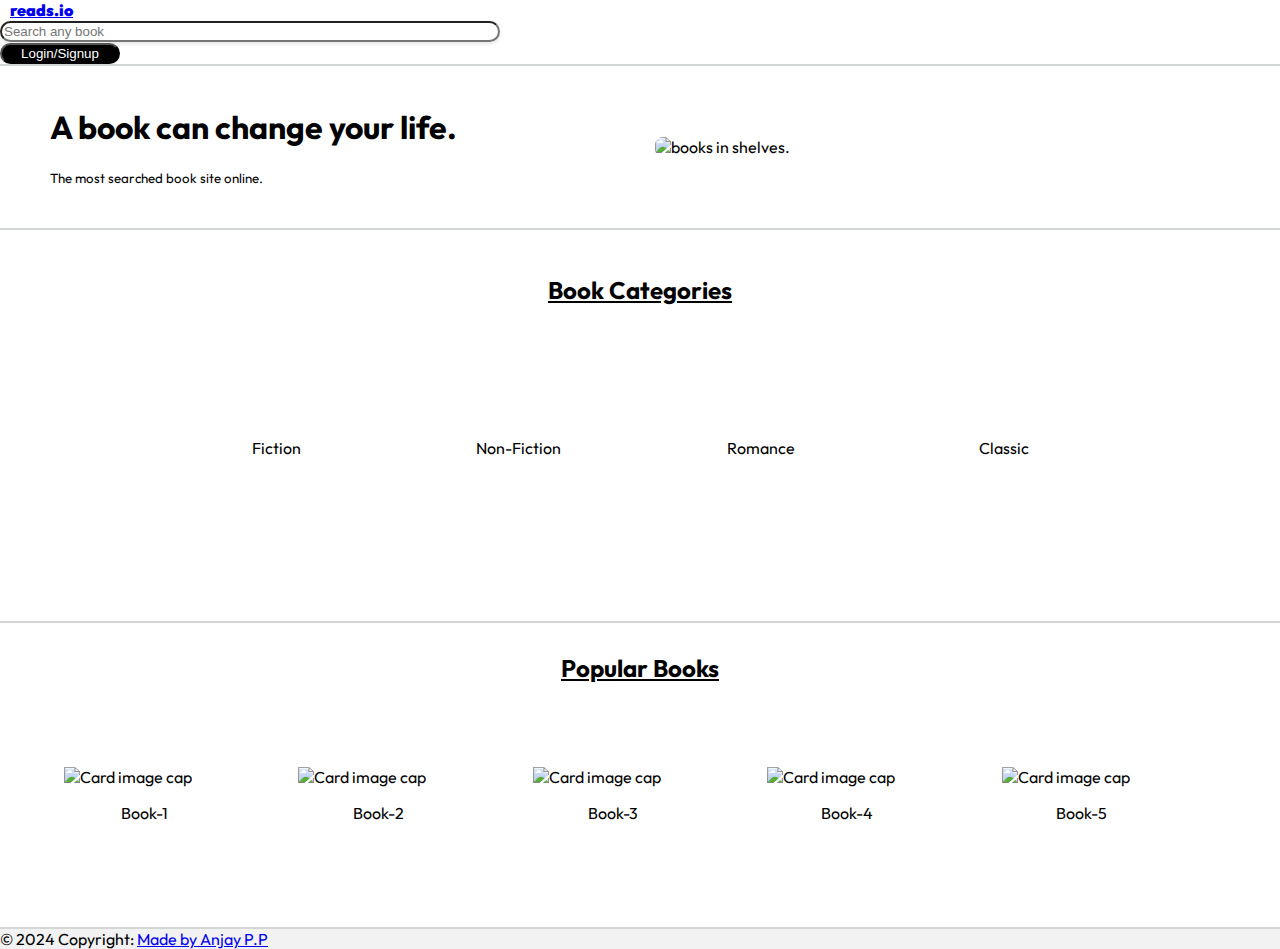
==== index.html @ 5022d2b3 "Created the homepage for the library website v1" ====
<!DOCTYPE html>
<html lang="en">
<head>
    <meta charset="UTF-8">
    <meta name="viewport" content="width=device-width, initial-scale=1.0">
    <link rel="stylesheet" href="/styles/bootstrap.min.css">
    <link rel="stylesheet" href="/styles/index.css">
    <title>Home Page</title>
</head>
<body>
    <!-- Navbar -->
    <nav class="navbar navbar-expand-lg navbar-light bg-light">
        <div class="container-fluid">
            <a class="navbar-brand" href="#">reads.io</a>
            <form class="d-flex w-100" role="search">
                <input class="form-control me-2" type="search" placeholder="Search any book" aria-label="Search">
            </form>
            <a href="/pages/login.html" target="_blank">
                <button class="btn btn-outline-success" type="button">Login/Signup</button>
            </a>
        </div>
    </nav>

    <!-- Section 1 -->
    <section class="sec-1">
        <div id="head" class="d-flex align-items-center">
            <div class="headtxt">
                <h1>A book can change your life.</h1>
                <h5>The most searched book site online.</h5>
            </div>
            <div class="headimg">
                <img src="/images/mainimg.jpg" alt="books in shelves.">
            </div>
        </div>
    </section>

    <!-- Book Categories (Section-2) -->
    <section class="sec-2">
        <div class="categories">
            <h2><u>Book Categories</u></h2>
            <div class="category-container">
                <div class="card">
                    <div class="card-body">
                      Fiction
                    </div>
                </div>
                <div class="card">
                    <div class="card-body">
                      Non-Fiction
                    </div>
                </div>
                <div class="card">
                    <div class="card-body">
                      Romance
                    </div>
                </div>
                <div class="card">
                    <div class="card-body">
                      Classic
                    </div>
                </div>
            </div>
        </div>
    </section>

    <!-- Section-3 -->
    <section class="sec-3">
        <h2><u>Popular Books</u></h2>
        <div class="popular-section">
            <div class="card" style="width: 18rem;">
                <img class="card-img-top" src="/images/temp.img" alt="Card image cap">
                <div class="card-body">
                  <p class="card-text">Book-1</p>
                </div>
            </div>
            <div class="card" style="width: 18rem;">
                <img class="card-img-top" src="/images/temp.img" alt="Card image cap">
                <div class="card-body">
                  <p class="card-text">Book-2</p>
                </div>
            </div>
            <div class="card" style="width: 18rem;">
                <img class="card-img-top" src="/images/temp.img" alt="Card image cap">
                <div class="card-body">
                  <p class="card-text">Book-3</p>
                </div>
            </div>
            <div class="card" style="width: 18rem;">
                <img class="card-img-top" src="/images/temp.img" alt="Card image cap">
                <div class="card-body">
                  <p class="card-text">Book-4</p>
                </div>
            </div>
            <div class="card" style="width: 18rem;">
                <img class="card-img-top" src="/images/temp.img" alt="Card image cap">
                <div class="card-body">
                  <p class="card-text">Book-5</p>
                </div>
            </div>
        </div>
    </section>

    <!-- Footer -->
    <footer class="bg-body-tertiary text-center text-lg-start">
        <div class="text-center p-3" style="background-color: rgba(0, 0, 0, 0.05);">
          © 2024 Copyright:
          <a class="text-body" href="#">Made by Anjay P.P</a>
        </div>
    </footer>
</body>
</html>
---- styles/index.css ----
@import url('https://fonts.googleapis.com/css2?family=Outfit:wght@100..900&display=swap');

:root {
    --white: #ffffff;
    --black: #000000;
    --gray: #d2d7d3;
    --blue: #007bff;
    --orange: #ff7f00;
    --yellow: #ffff00;
    --font: "Outfit", sans-serif;
}

body {
    margin: 0;
    padding: 0;
    font-family: var(--font);
    animation: animate-fade 1s ease-in-out 0.7s backwards;
}

@keyframes animate-fade {
    0% { opacity: 0; }
    100% { opacity: 1; }
}

/* Navbar */
.navbar {
    border-bottom: 2px solid var(--gray);
}

.navbar-brand {
    font-family: var(--font);
    font-weight: 900;
    font-style: normal;
    padding-left: 10px;
}

.form-control {
    width: 100%;
    max-width: 500px;
    border-radius: 60px;
    box-shadow: 0 2px 4px rgba(0, 0, 0, 0.1);
}

.btn {
    width: 100%;
    max-width: 120px;
    border-radius: 60px;
    color: var(--white);
    background-color: var(--black);
}

/* Main Section */
main {
    object-fit: contain;
}

/* Section 1 (Head Section) */
#head {
    display: flex;
    flex-wrap: nowrap; 
    align-items: center;
    justify-content: space-between; 
    padding: 10px; /* Reduced padding */
    gap: 10px; /* Reduced gap between text and image */
    width: 100%; /* Allow the section to take up the full width */
    max-width: 1200px; /* Increase max-width to make the section wider */
    margin: 0 auto; /* Center the section horizontally */
}
.sec-1{
    border-bottom: 2px solid var(--gray);
}

.headtxt {
    flex: 1;
    padding: 10px;
    padding-left: 10px;
}

.headtxt h1 {
    font-size: 900; 
    margin-bottom: 10px;
}

.headtxt h5{
    font-weight: 400; 
}

.headimg {
    flex: 1;
}

.headimg img {
    max-width: 100%;
    max-height: 60%;
    border-radius: 8px;
    margin-right: 10px;
}



/* Section-2 (Categories Section) */
.sec-2 {
    border-bottom: 2px solid var(--gray);
}

.categories {
    padding: 25px;
}

.categories h2 {
    text-align: center;
    padding-bottom: 15px;
}

.category-container {
    display: flex;
    flex-direction: row;
    justify-content: space-evenly;
    padding: 8%;
    gap: 10px;
}
.category-container .card{
    height:max-content;
    width: max-content;
}

/* Section-3 (Popular Book Section) */
.sec-3 {
    border-bottom: 2px solid var(--gray);
}

.sec-3 h2 {
    text-align: center;
    margin-top: 30px;
}

.popular-section {
    display: flex;
    padding: 5%;
    gap: 20px;
}

.card-body {
    height: 60px;
    width: 160px;
    text-align: center;
}

/* Media query to stack divs vertically when screen width is less than 600px */
@media (max-width: 600px) {
    #head {
        flex-direction: column;
    }
}
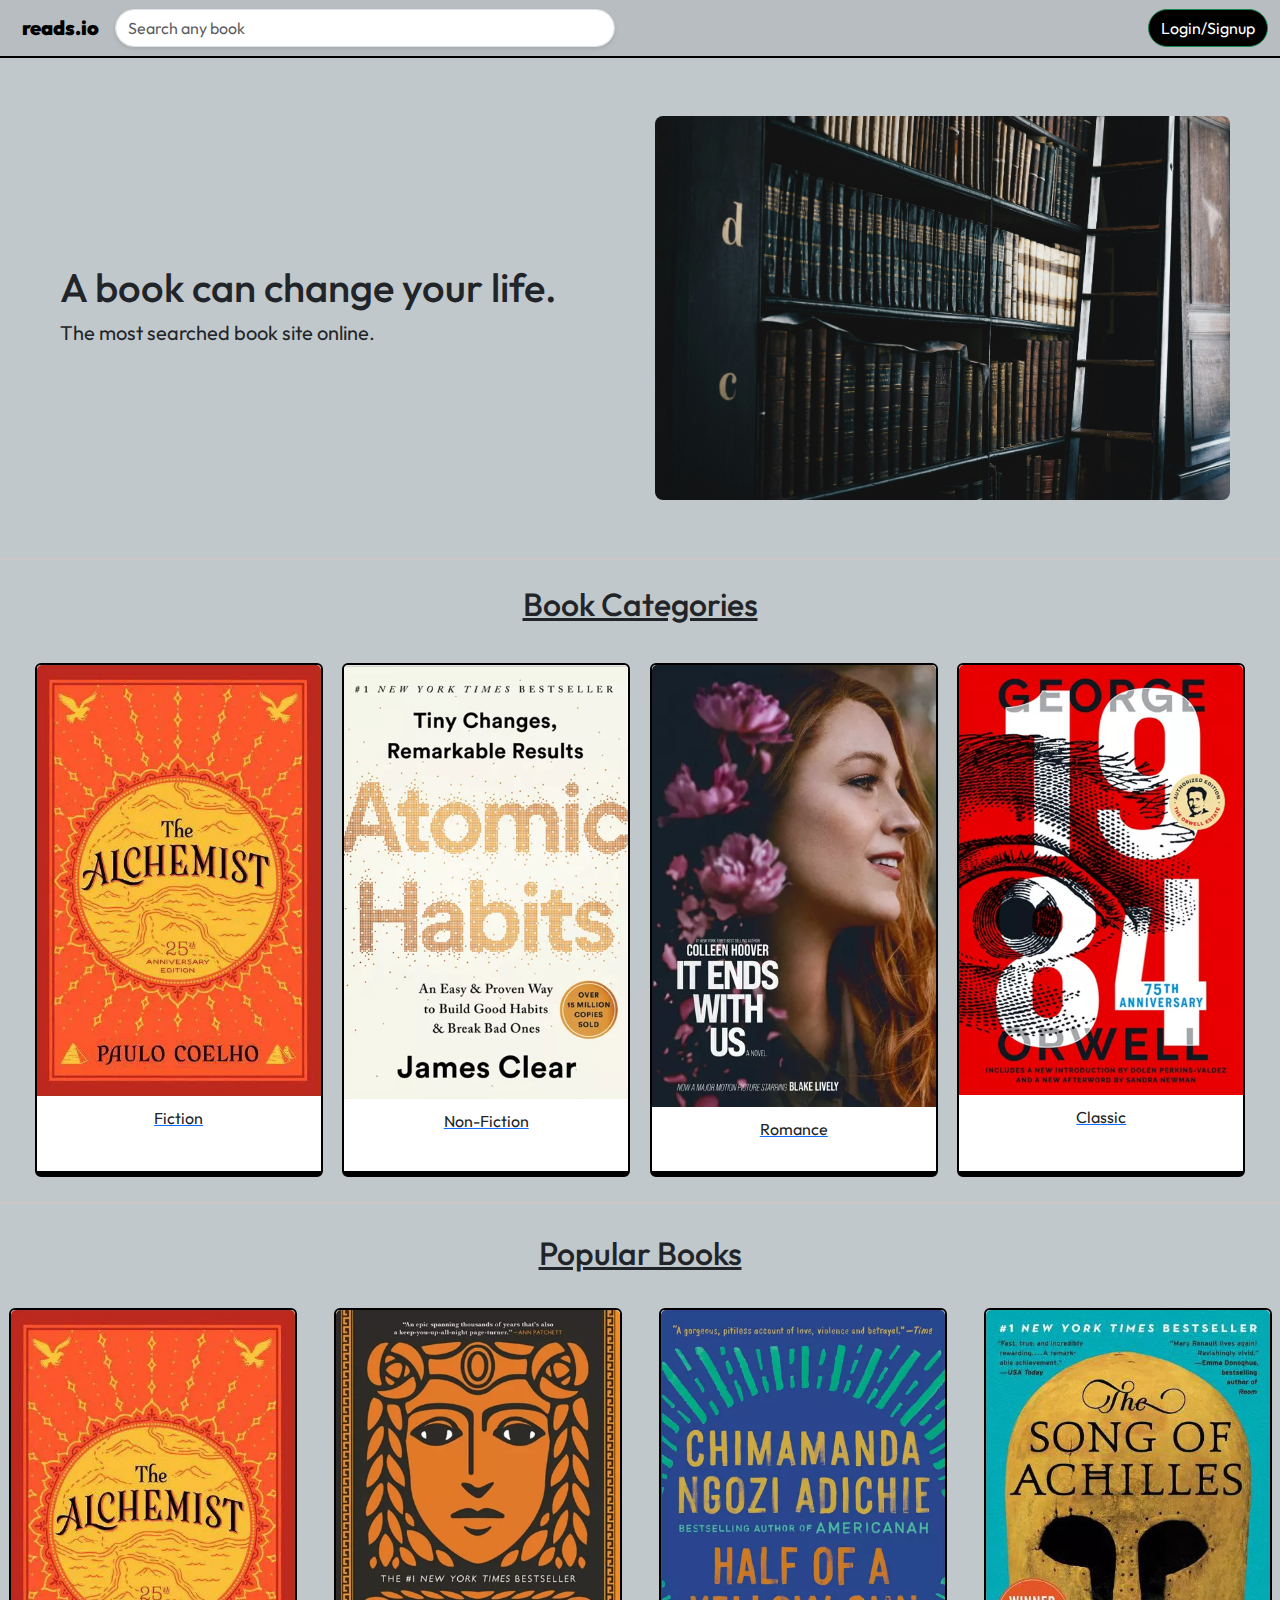
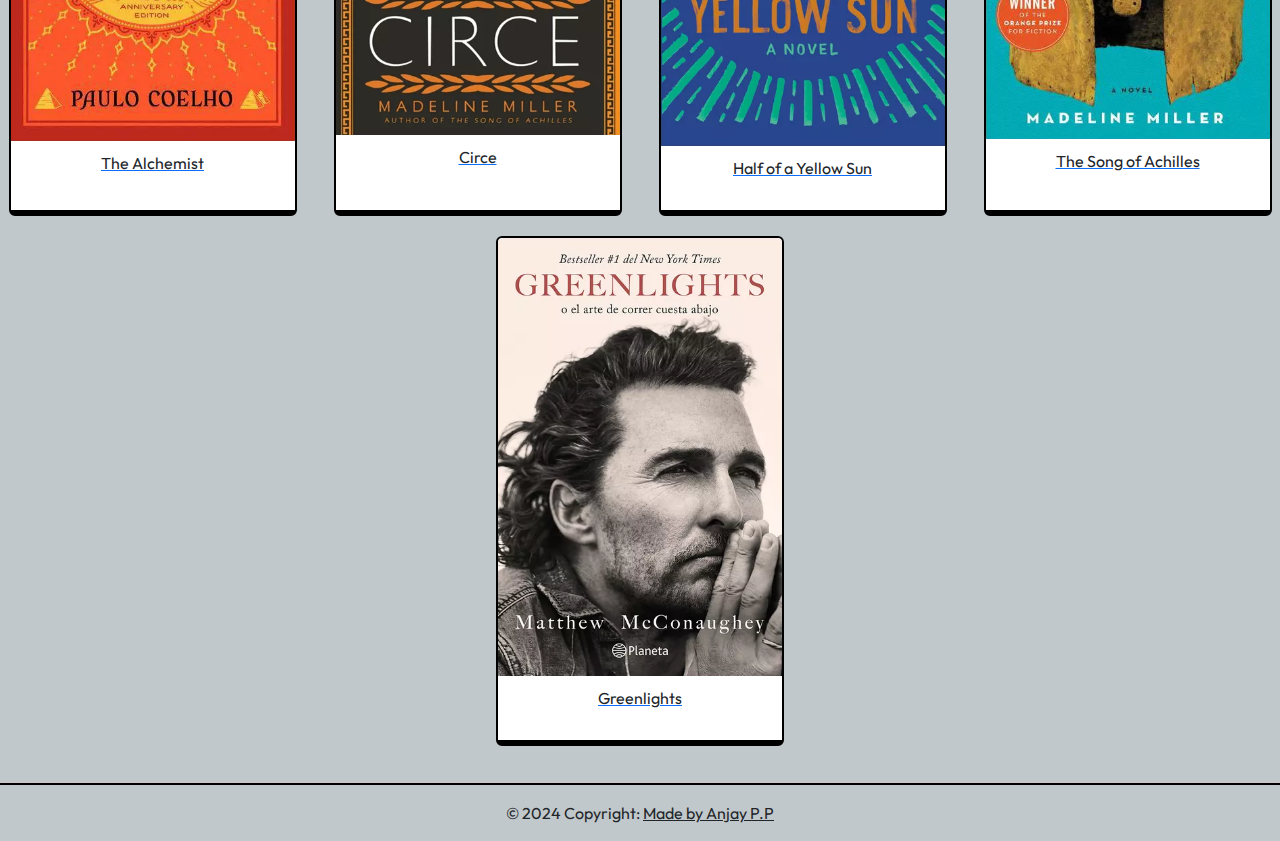
==== commit a24ee80e: "feat: finalize code for library-website with login,signup,homepage,one category page and 5 individua" ====
--- a/index.html
+++ b/index.html
@@ -9,7 +9,7 @@
 </head>
 <body>
     <!-- Navbar -->
-    <nav class="navbar navbar-expand-lg navbar-light bg-light">
+    <nav class="navbar navbar-expand-lg navbar-light">
         <div class="container-fluid">
             <a class="navbar-brand" href="#">reads.io</a>
             <form class="d-flex w-100" role="search">
@@ -39,27 +39,39 @@
         <div class="categories">
             <h2><u>Book Categories</u></h2>
             <div class="category-container">
-                <div class="card">
+                <a href="/pages/bookdisplay.html">
+                <div class="card" style="width: 18rem;">
+                    <img src="/images/books/the alchemist.png" class="card-img-top" alt="...">
                     <div class="card-body">
-                      Fiction
+                      <p class="card-text">Fiction</p>
                     </div>
-                </div>
-                <div class="card">
+                  </div>
+                </a>
+                <a href="#">
+                  <div class="card" style="width: 18rem;">
+                    <img src="/images/books/atomic habits.png" class="card-img-top" alt="...">
                     <div class="card-body">
-                      Non-Fiction
+                      <p class="card-text">Non-Fiction</p>
                     </div>
-                </div>
-                <div class="card">
+                  </div>
+                </a>
+                <a href="#">
+                  <div class="card" style="width: 18rem;">
+                    <img src="/images/books/itendswithus.png" class="card-img-top" alt="...">
                     <div class="card-body">
-                      Romance
+                      <p class="card-text">Romance</p>
                     </div>
-                </div>
-                <div class="card">
+                  </div>
+                </a>
+                <a href="#">
+                  <div class="card animate pop delay-3" style="width: 18rem;">
+                    <img src="/images/books/1984.png" class="card-img-top" alt="...">
                     <div class="card-body">
-                      Classic
+                      <p class="card-text">Classic</p>
                     </div>
-                </div>
-            </div>
+                  </div>
+                </a>
+
         </div>
     </section>
 
@@ -67,42 +79,62 @@
     <section class="sec-3">
         <h2><u>Popular Books</u></h2>
         <div class="popular-section">
-            <div class="card" style="width: 18rem;">
-                <img class="card-img-top" src="/images/temp.img" alt="Card image cap">
-                <div class="card-body">
-                  <p class="card-text">Book-1</p>
+            <!-- The Alchemist -->
+            <a href="/pages/books/The Alchemist.html">
+                <div class="card" style="width: 18rem;">
+                    <img class="card-img-top" src="/images/books/the alchemist.png" alt="Card image cap">
+                    <div class="card-body">
+                        <p class="card-text">The Alchemist</p>
+                    </div>
                 </div>
-            </div>
-            <div class="card" style="width: 18rem;">
-                <img class="card-img-top" src="/images/temp.img" alt="Card image cap">
-                <div class="card-body">
-                  <p class="card-text">Book-2</p>
+            </a>
+    
+            <!-- Circe -->
+            <a href="/pages/books/Circa.html">
+                <div class="card" style="width: 18rem;">
+                    <img class="card-img-top" src="/images/books/circe.png" alt="Card image cap">
+                    <div class="card-body">
+                        <p class="card-text">Circe</p>
+                    </div>
                 </div>
-            </div>
-            <div class="card" style="width: 18rem;">
-                <img class="card-img-top" src="/images/temp.img" alt="Card image cap">
-                <div class="card-body">
-                  <p class="card-text">Book-3</p>
+            </a>
+    
+            <!-- Half of a Yellow Sun -->
+            <a href="/pages/books/Half of the Yellow Sun.html">
+                <div class="card" style="width: 18rem;">
+                    <img class="card-img-top" src="/images/books/half of a yellow sun.png" alt="Card image cap">
+                    <div class="card-body">
+                        <p class="card-text">Half of a Yellow Sun</p>
+                    </div>
                 </div>
-            </div>
-            <div class="card" style="width: 18rem;">
-                <img class="card-img-top" src="/images/temp.img" alt="Card image cap">
-                <div class="card-body">
-                  <p class="card-text">Book-4</p>
+            </a>
+    
+            <!-- The Song of Achilles -->
+            <a href="/pages/books/The Song of Achilles.html">
+                <div class="card" style="width: 18rem;">
+                    <img class="card-img-top" src="/images/books/songofachilles.png" alt="Card image cap">
+                    <div class="card-body">
+                        <p class="card-text">The Song of Achilles</p>
+                    </div>
                 </div>
-            </div>
-            <div class="card" style="width: 18rem;">
-                <img class="card-img-top" src="/images/temp.img" alt="Card image cap">
-                <div class="card-body">
-                  <p class="card-text">Book-5</p>
+            </a>
+    
+            <!-- Greenlights -->
+            <a href="/pages/books/Greenlights.html">
+                <div class="card" style="width: 18rem;">
+                    <img class="card-img-top" src="/images/books/greenlights.png" alt="Card image cap">
+                    <div class="card-body">
+                        <p class="card-text">Greenlights</p>
+                    </div>
                 </div>
-            </div>
+            </a>
         </div>
     </section>
+    
 
     <!-- Footer -->
-    <footer class="bg-body-tertiary text-center text-lg-start">
-        <div class="text-center p-3" style="background-color: rgba(0, 0, 0, 0.05);">
+    <footer class="footer text-center text-lg-start">
+        <div class="text-center p-3" style="background-color: #c1c8cb;;">
           © 2024 Copyright:
           <a class="text-body" href="#">Made by Anjay P.P</a>
         </div>
--- a/styles/index.css
+++ b/styles/index.css
@@ -3,7 +3,7 @@
 :root {
     --white: #ffffff;
     --black: #000000;
-    --gray: #d2d7d3;
+    --gray: #c9c8c7;
     --blue: #007bff;
     --orange: #ff7f00;
     --yellow: #ffff00;
@@ -15,6 +15,7 @@
     padding: 0;
     font-family: var(--font);
     animation: animate-fade 1s ease-in-out 0.7s backwards;
+    background-color: #c1c8cb;
 }
 
 @keyframes animate-fade {
@@ -24,7 +25,8 @@
 
 /* Navbar */
 .navbar {
-    border-bottom: 2px solid var(--gray);
+    background-color: rgba(0, 0, 0, 0.05); /* Fixed background color syntax */
+    border-bottom: 2px solid black;
 }
 
 .navbar-brand {
@@ -60,13 +62,14 @@
     flex-wrap: nowrap; 
     align-items: center;
     justify-content: space-between; 
-    padding: 10px; /* Reduced padding */
-    gap: 10px; /* Reduced gap between text and image */
-    width: 100%; /* Allow the section to take up the full width */
-    max-width: 1200px; /* Increase max-width to make the section wider */
-    margin: 0 auto; /* Center the section horizontally */
-}
-.sec-1{
+    padding: 10px;
+    gap: 10px;
+    width: 100%; 
+    max-width: 1200px;
+    height: 500px;
+    margin: 0 auto;
+}
+.sec-1 {
     border-bottom: 2px solid var(--gray);
 }
 
@@ -81,7 +84,7 @@
     margin-bottom: 10px;
 }
 
-.headtxt h5{
+.headtxt h5 {
     font-weight: 400; 
 }
 
@@ -91,11 +94,11 @@
 
 .headimg img {
     max-width: 100%;
-    max-height: 60%;
+    max-height: 100%; 
     border-radius: 8px;
     margin-right: 10px;
-}
-
+    object-fit: cover;
+}
 
 
 /* Section-2 (Categories Section) */
@@ -116,17 +119,27 @@
     display: flex;
     flex-direction: row;
     justify-content: space-evenly;
-    padding: 8%;
-    gap: 10px;
-}
-.category-container .card{
-    height:max-content;
-    width: max-content;
-}
-
+    flex-wrap: wrap; 
+    gap: 10px; 
+    margin-top: 25px;
+}
+  
+.animate {
+    animation-duration: 0.5s;
+    animation-name: animate-fade;
+    animation-delay: 0.5s;
+    animation-fill-mode: backwards;
+}
+      
+@keyframes animate-fade {
+    0% { opacity: 0; }
+    100% { opacity: 1; }
+}
+      
 /* Section-3 (Popular Book Section) */
 .sec-3 {
     border-bottom: 2px solid var(--gray);
+    text-align: center;
 }
 
 .sec-3 h2 {
@@ -136,14 +149,60 @@
 
 .popular-section {
     display: flex;
-    padding: 5%;
-    gap: 20px;
-}
-
+    justify-content: space-around;
+    flex-wrap: wrap;
+    margin-top: 35px;
+    margin-bottom: 35px;
+    gap: 20px; 
+}
+
+/* Hover effect for cards */
+.popular-section .card, .category-container .card {
+    transition: transform 0.3s ease, box-shadow 0.3s ease; /* Smooth transition for scaling and shadow */
+}
+
+.popular-section .card:hover, .category-container .card:hover {
+    transform: scale(1.05); 
+    box-shadow: 0 8px 16px rgba(0, 0, 0, 0.3); 
+}
+
+.popular-section .card:hover .card-img-top, .category-container .card:hover .card-img-top {
+    filter: brightness(0.8); 
+}
+
+/* Consistent styling for cards */
+.card {
+    width: 18rem; /* Fixed width for cards */
+    box-sizing: border-box; /* Ensures padding and borders are included in the width */
+    margin-bottom: 20px; /* Spacing between cards */
+    border-width: 2px 2px 6px 2px; /* top right bottom left */
+    border-style: solid;
+    border-color: black;
+    height: 100%; /* Ensures all cards have the same height */
+}
+
+
+/* Ensure card images fill the card properly */
+.card img {
+    width: 100%;
+    height: auto; 
+}
+
+/* Adjust padding for card body to maintain alignment */
 .card-body {
-    height: 60px;
-    width: 160px;
-    text-align: center;
+    padding: 10px;
+    text-align: center;
+}
+
+/* Ensure text does not overflow in card body */
+.card-body p {
+    white-space: nowrap; 
+    overflow: hidden;
+    text-overflow: ellipsis; 
+}
+
+.footer {
+    border-top: 2px solid black;
 }
 
 /* Media query to stack divs vertically when screen width is less than 600px */
@@ -151,4 +210,9 @@
     #head {
         flex-direction: column;
     }
-}
+    .headimg, .headtxt {
+        width: 100%;
+        max-height: auto;
+    }
+}
+
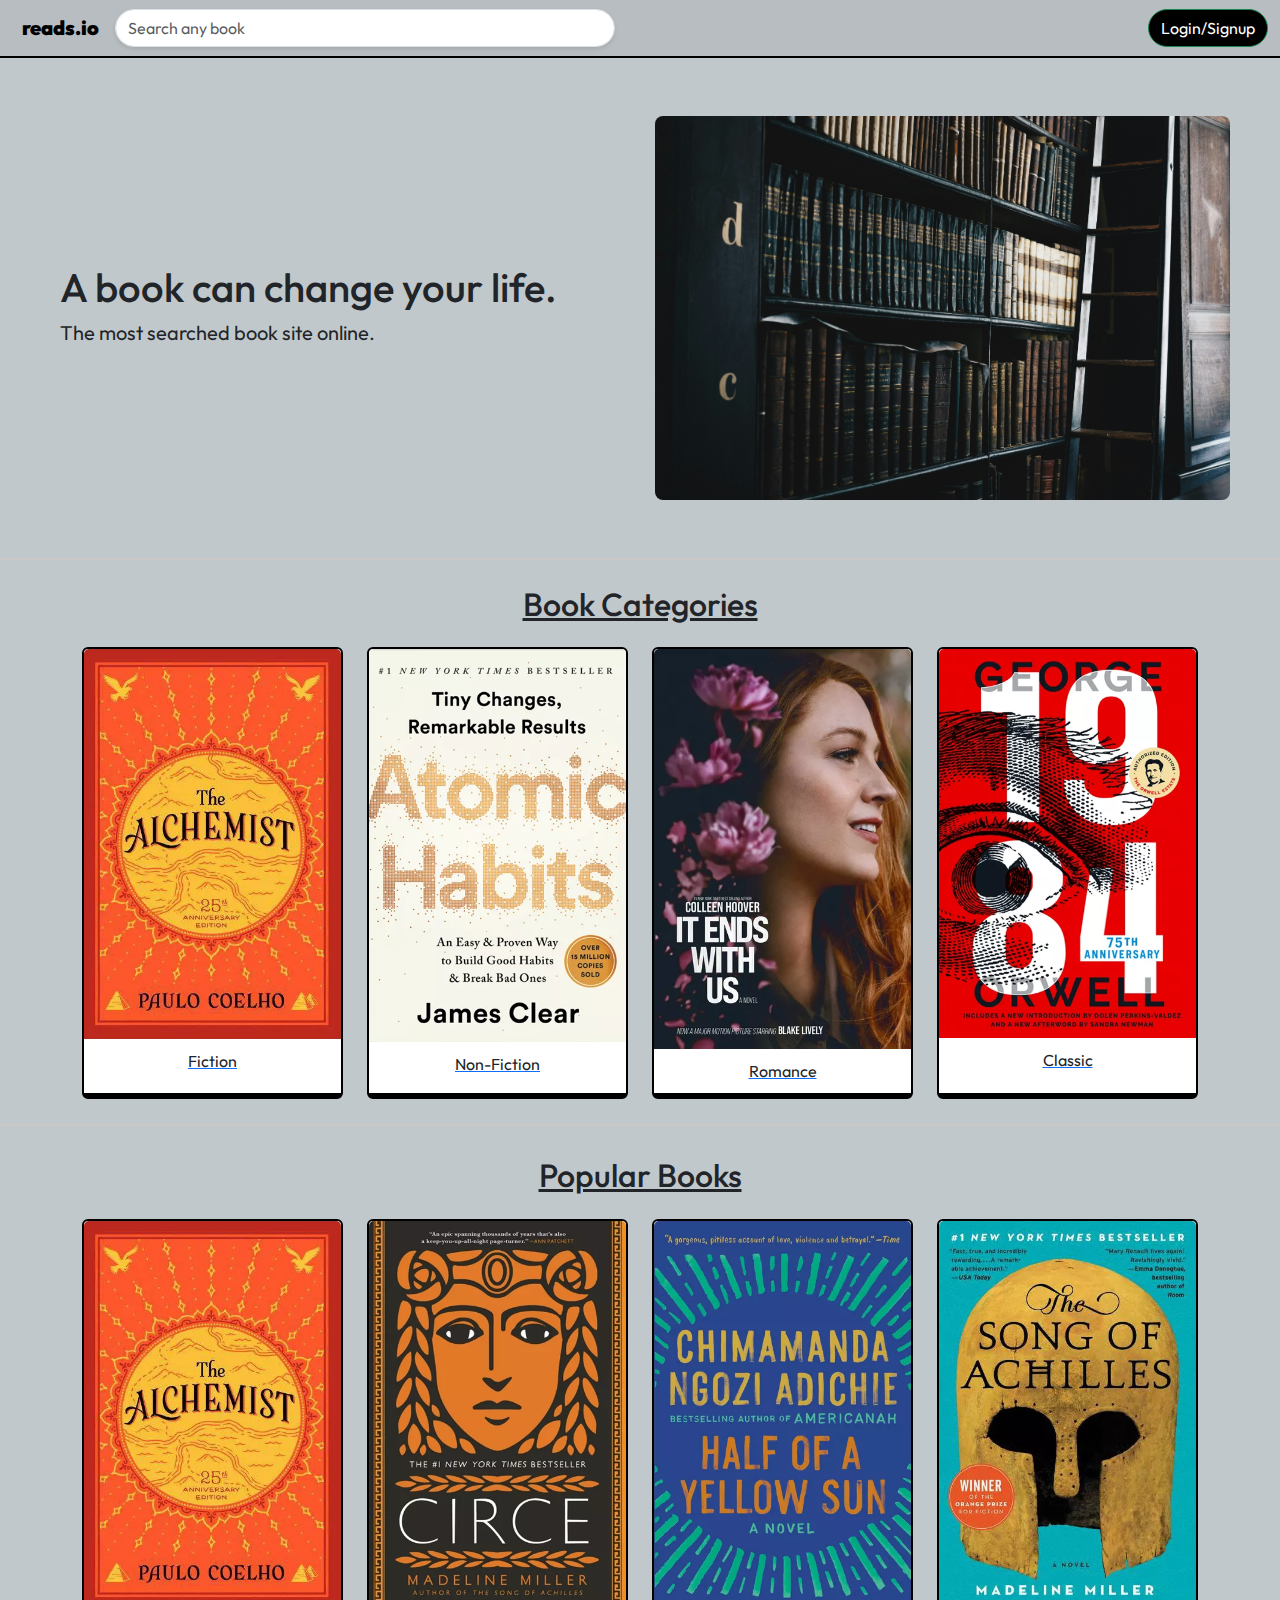
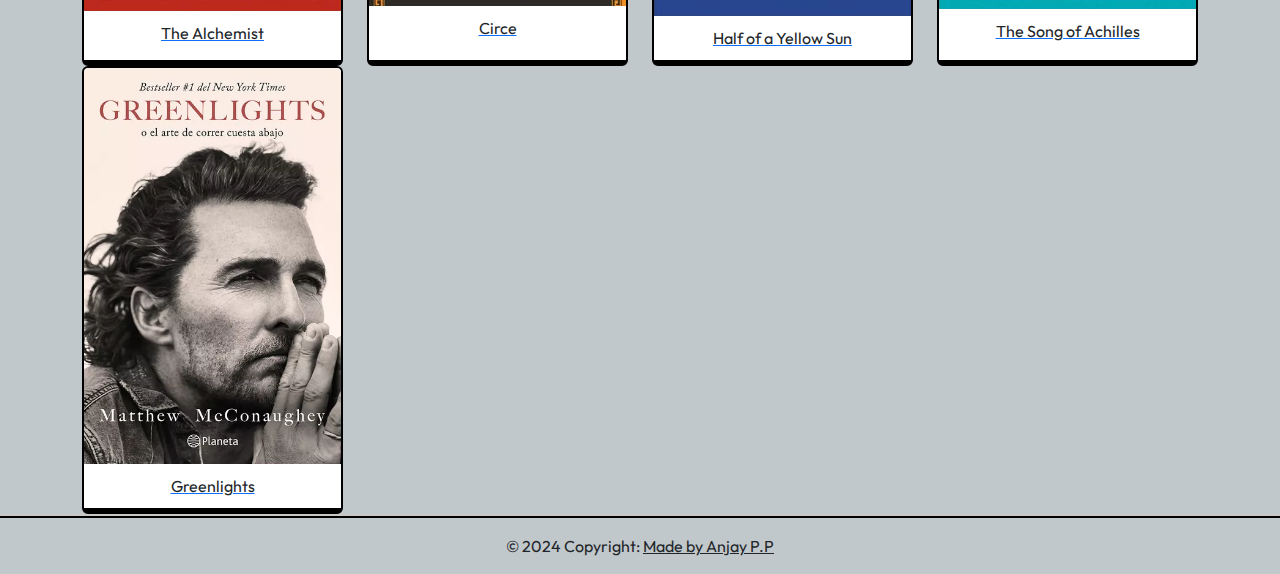
==== commit d71e5f77: "fix: attempt 2 to fix github pages issue" ====
--- a/index.html
+++ b/index.html
@@ -3,8 +3,8 @@
 <head>
     <meta charset="UTF-8">
     <meta name="viewport" content="width=device-width, initial-scale=1.0">
-    <link rel="stylesheet" href="/styles/bootstrap.min.css">
-    <link rel="stylesheet" href="/styles/index.css">
+    <link rel="stylesheet" href="./styles/bootstrap.min.css">
+    <link rel="stylesheet" href="./styles/index.css">
     <title>Home Page</title>
 </head>
 <body>
@@ -15,7 +15,7 @@
             <form class="d-flex w-100" role="search">
                 <input class="form-control me-2" type="search" placeholder="Search any book" aria-label="Search">
             </form>
-            <a href="/pages/login.html" target="_blank">
+            <a href="./login.html" target="_blank">
                 <button class="btn btn-outline-success" type="button">Login/Signup</button>
             </a>
         </div>
@@ -29,114 +29,124 @@
                 <h5>The most searched book site online.</h5>
             </div>
             <div class="headimg">
-                <img src="/images/mainimg.jpg" alt="books in shelves.">
+                <img src="./images/mainimg.jpg" alt="books in shelves.">
             </div>
         </div>
     </section>
 
     <!-- Book Categories (Section-2) -->
     <section class="sec-2">
-        <div class="categories">
-            <h2><u>Book Categories</u></h2>
-            <div class="category-container">
-                <a href="/pages/bookdisplay.html">
-                <div class="card" style="width: 18rem;">
-                    <img src="/images/books/the alchemist.png" class="card-img-top" alt="...">
-                    <div class="card-body">
-                      <p class="card-text">Fiction</p>
-                    </div>
-                  </div>
-                </a>
-                <a href="#">
-                  <div class="card" style="width: 18rem;">
-                    <img src="/images/books/atomic habits.png" class="card-img-top" alt="...">
-                    <div class="card-body">
-                      <p class="card-text">Non-Fiction</p>
-                    </div>
-                  </div>
-                </a>
-                <a href="#">
-                  <div class="card" style="width: 18rem;">
-                    <img src="/images/books/itendswithus.png" class="card-img-top" alt="...">
-                    <div class="card-body">
-                      <p class="card-text">Romance</p>
-                    </div>
-                  </div>
-                </a>
-                <a href="#">
-                  <div class="card animate pop delay-3" style="width: 18rem;">
-                    <img src="/images/books/1984.png" class="card-img-top" alt="...">
-                    <div class="card-body">
-                      <p class="card-text">Classic</p>
-                    </div>
-                  </div>
-                </a>
-
+        <div class="container">
+            <h2 class="text-center"><u>Book Categories</u></h2>
+            <div class="row mt-4">
+                <div class="col-md-3 col-sm-6">
+                    <a href="./pages/bookdisplay.html">
+                        <div class="card">
+                            <img src="./images/books/the alchemist.png" class="card-img-top" alt="Fiction">
+                            <div class="card-body">
+                                <p class="card-text">Fiction</p>
+                            </div>
+                        </div>
+                    </a>
+                </div>
+                <div class="col-md-3 col-sm-6">
+                    <a href="./#">
+                        <div class="card">
+                            <img src="./images/books/atomic habits.png" class="card-img-top" alt="Non-Fiction">
+                            <div class="card-body">
+                                <p class="card-text">Non-Fiction</p>
+                            </div>
+                        </div>
+                    </a>
+                </div>
+                <div class="col-md-3 col-sm-6">
+                    <a href="./#">
+                        <div class="card">
+                            <img src="./images/books/itendswithus.png" class="card-img-top" alt="Romance">
+                            <div class="card-body">
+                                <p class="card-text">Romance</p>
+                            </div>
+                        </div>
+                    </a>
+                </div>
+                <div class="col-md-3 col-sm-6">
+                    <a href="./#">
+                        <div class="card">
+                            <img src="./images/books/1984.png" class="card-img-top" alt="Classic">
+                            <div class="card-body">
+                                <p class="card-text">Classic</p>
+                            </div>
+                        </div>
+                    </a>
+                </div>
+            </div>
         </div>
     </section>
 
-    <!-- Section-3 -->
+    <!-- Section-3 (Popular Books Section) -->
     <section class="sec-3">
-        <h2><u>Popular Books</u></h2>
-        <div class="popular-section">
-            <!-- The Alchemist -->
-            <a href="/pages/books/The Alchemist.html">
-                <div class="card" style="width: 18rem;">
-                    <img class="card-img-top" src="/images/books/the alchemist.png" alt="Card image cap">
-                    <div class="card-body">
-                        <p class="card-text">The Alchemist</p>
-                    </div>
+        <div class="container">
+            <h2 class="text-center"><u>Popular Books</u></h2>
+            <div class="row mt-4">
+                <div class="col-md-3 col-sm-6">
+                    <a href="./pages/books/The Alchemist.html">
+                        <div class="card">
+                            <img class="card-img-top" src="./images/books/the alchemist.png" alt="The Alchemist">
+                            <div class="card-body">
+                                <p class="card-text">The Alchemist</p>
+                            </div>
+                        </div>
+                    </a>
                 </div>
-            </a>
-    
-            <!-- Circe -->
-            <a href="/pages/books/Circa.html">
-                <div class="card" style="width: 18rem;">
-                    <img class="card-img-top" src="/images/books/circe.png" alt="Card image cap">
-                    <div class="card-body">
-                        <p class="card-text">Circe</p>
-                    </div>
+                <div class="col-md-3 col-sm-6">
+                    <a href="./pages/books/Circa.html">
+                        <div class="card">
+                            <img class="card-img-top" src="./images/books/circe.png" alt="Circe">
+                            <div class="card-body">
+                                <p class="card-text">Circe</p>
+                            </div>
+                        </div>
+                    </a>
                 </div>
-            </a>
-    
-            <!-- Half of a Yellow Sun -->
-            <a href="/pages/books/Half of the Yellow Sun.html">
-                <div class="card" style="width: 18rem;">
-                    <img class="card-img-top" src="/images/books/half of a yellow sun.png" alt="Card image cap">
-                    <div class="card-body">
-                        <p class="card-text">Half of a Yellow Sun</p>
-                    </div>
+                <div class="col-md-3 col-sm-6">
+                    <a href="./pages/books/Half of the Yellow Sun.html">
+                        <div class="card">
+                            <img class="card-img-top" src="./images/books/half of a yellow sun.png" alt="Half of a Yellow Sun">
+                            <div class="card-body">
+                                <p class="card-text">Half of a Yellow Sun</p>
+                            </div>
+                        </div>
+                    </a>
                 </div>
-            </a>
-    
-            <!-- The Song of Achilles -->
-            <a href="/pages/books/The Song of Achilles.html">
-                <div class="card" style="width: 18rem;">
-                    <img class="card-img-top" src="/images/books/songofachilles.png" alt="Card image cap">
-                    <div class="card-body">
-                        <p class="card-text">The Song of Achilles</p>
-                    </div>
+                <div class="col-md-3 col-sm-6">
+                    <a href="./pages/books/The Song of Achilles.html">
+                        <div class="card">
+                            <img class="card-img-top" src="./images/books/songofachilles.png" alt="The Song of Achilles">
+                            <div class="card-body">
+                                <p class="card-text">The Song of Achilles</p>
+                            </div>
+                        </div>
+                    </a>
                 </div>
-            </a>
-    
-            <!-- Greenlights -->
-            <a href="/pages/books/Greenlights.html">
-                <div class="card" style="width: 18rem;">
-                    <img class="card-img-top" src="/images/books/greenlights.png" alt="Card image cap">
-                    <div class="card-body">
-                        <p class="card-text">Greenlights</p>
-                    </div>
+                <div class="col-md-3 col-sm-6">
+                    <a href="./pages/books/Greenlights.html">
+                        <div class="card">
+                            <img class="card-img-top" src="./images/books/greenlights.png" alt="Greenlights">
+                            <div class="card-body">
+                                <p class="card-text">Greenlights</p>
+                            </div>
+                        </div>
+                    </a>
                 </div>
-            </a>
+            </div>
         </div>
     </section>
-    
 
     <!-- Footer -->
     <footer class="footer text-center text-lg-start">
-        <div class="text-center p-3" style="background-color: #c1c8cb;;">
-          © 2024 Copyright:
-          <a class="text-body" href="#">Made by Anjay P.P</a>
+        <div class="text-center p-3" style="background-color: #c1c8cb;">
+            © 2024 Copyright:
+            <a class="text-body" href="./#">Made by Anjay P.P</a>
         </div>
     </footer>
 </body>
--- a/styles/index.css
+++ b/styles/index.css
@@ -23,40 +23,16 @@
     100% { opacity: 1; }
 }
 
-/* Navbar */
 .navbar {
-    background-color: rgba(0, 0, 0, 0.05); /* Fixed background color syntax */
+    background-color: rgba(0, 0, 0, 0.05);
     border-bottom: 2px solid black;
 }
 
 .navbar-brand {
     font-family: var(--font);
     font-weight: 900;
-    font-style: normal;
     padding-left: 10px;
 }
-
-.form-control {
-    width: 100%;
-    max-width: 500px;
-    border-radius: 60px;
-    box-shadow: 0 2px 4px rgba(0, 0, 0, 0.1);
-}
-
-.btn {
-    width: 100%;
-    max-width: 120px;
-    border-radius: 60px;
-    color: var(--white);
-    background-color: var(--black);
-}
-
-/* Main Section */
-main {
-    object-fit: contain;
-}
-
-/* Section 1 (Head Section) */
 #head {
     display: flex;
     flex-wrap: nowrap; 
@@ -101,118 +77,91 @@
 }
 
 
-/* Section-2 (Categories Section) */
-.sec-2 {
+.form-control {
+    max-width: 500px;
+    border-radius: 60px;
+    box-shadow: 0 2px 4px rgba(0, 0, 0, 0.1);
+}
+
+.btn {
+    max-width: 120px;
+    border-radius: 60px;
+    color: var(--white);
+    background-color: var(--black);
+}
+
+.sec-1 {
     border-bottom: 2px solid var(--gray);
 }
 
-.categories {
+#head {
+    display: flex;
+    align-items: center;
+    justify-content: space-between;
+    padding: 10px;
+    gap: 10px;
+    max-width: 1200px;
+    height: 500px;
+    margin: 0 auto;
+}
+
+.headtxt {
+    padding: 10px;
+    padding-left: 10px;
+}
+
+.headimg img {
+    max-width: 100%;
+    max-height: 100%;
+    border-radius: 8px;
+    object-fit: cover;
+}
+
+/* Category Section */
+.sec-2 {
+    border-bottom: 2px solid var(--gray);
     padding: 25px;
 }
 
-.categories h2 {
-    text-align: center;
-    padding-bottom: 15px;
-}
-
-.category-container {
-    display: flex;
-    flex-direction: row;
-    justify-content: space-evenly;
-    flex-wrap: wrap; 
-    gap: 10px; 
-    margin-top: 25px;
-}
-  
-.animate {
-    animation-duration: 0.5s;
-    animation-name: animate-fade;
-    animation-delay: 0.5s;
-    animation-fill-mode: backwards;
-}
-      
-@keyframes animate-fade {
-    0% { opacity: 0; }
-    100% { opacity: 1; }
-}
-      
-/* Section-3 (Popular Book Section) */
 .sec-3 {
     border-bottom: 2px solid var(--gray);
-    text-align: center;
-}
-
-.sec-3 h2 {
     text-align: center;
     margin-top: 30px;
 }
 
-.popular-section {
-    display: flex;
-    justify-content: space-around;
-    flex-wrap: wrap;
-    margin-top: 35px;
-    margin-bottom: 35px;
-    gap: 20px; 
+.card {
+    border-width: 2px 2px 6px 2px;
+    border-style: solid;
+    border-color: black;
+    height: 100%;
+    transition: transform 0.3s ease, box-shadow 0.3s ease;
 }
 
-/* Hover effect for cards */
-.popular-section .card, .category-container .card {
-    transition: transform 0.3s ease, box-shadow 0.3s ease; /* Smooth transition for scaling and shadow */
+.card:hover {
+    transform: scale(1.05);
+    box-shadow: 0 8px 16px rgba(0, 0, 0, 0.3);
 }
 
-.popular-section .card:hover, .category-container .card:hover {
-    transform: scale(1.05); 
-    box-shadow: 0 8px 16px rgba(0, 0, 0, 0.3); 
-}
-
-.popular-section .card:hover .card-img-top, .category-container .card:hover .card-img-top {
-    filter: brightness(0.8); 
-}
-
-/* Consistent styling for cards */
-.card {
-    width: 18rem; /* Fixed width for cards */
-    box-sizing: border-box; /* Ensures padding and borders are included in the width */
-    margin-bottom: 20px; /* Spacing between cards */
-    border-width: 2px 2px 6px 2px; /* top right bottom left */
-    border-style: solid;
-    border-color: black;
-    height: 100%; /* Ensures all cards have the same height */
-}
-
-
-/* Ensure card images fill the card properly */
-.card img {
-    width: 100%;
-    height: auto; 
-}
-
-/* Adjust padding for card body to maintain alignment */
 .card-body {
     padding: 10px;
     text-align: center;
 }
 
-/* Ensure text does not overflow in card body */
 .card-body p {
-    white-space: nowrap; 
+    white-space: nowrap;
     overflow: hidden;
-    text-overflow: ellipsis; 
+    text-overflow: ellipsis;
 }
 
 .footer {
     border-top: 2px solid black;
 }
 
-/* Media query to stack divs vertically when screen width is less than 600px */
 @media (max-width: 600px) {
     #head {
         flex-direction: column;
     }
     .headimg, .headtxt {
         width: 100%;
-        max-height: auto;
     }
 }
-
